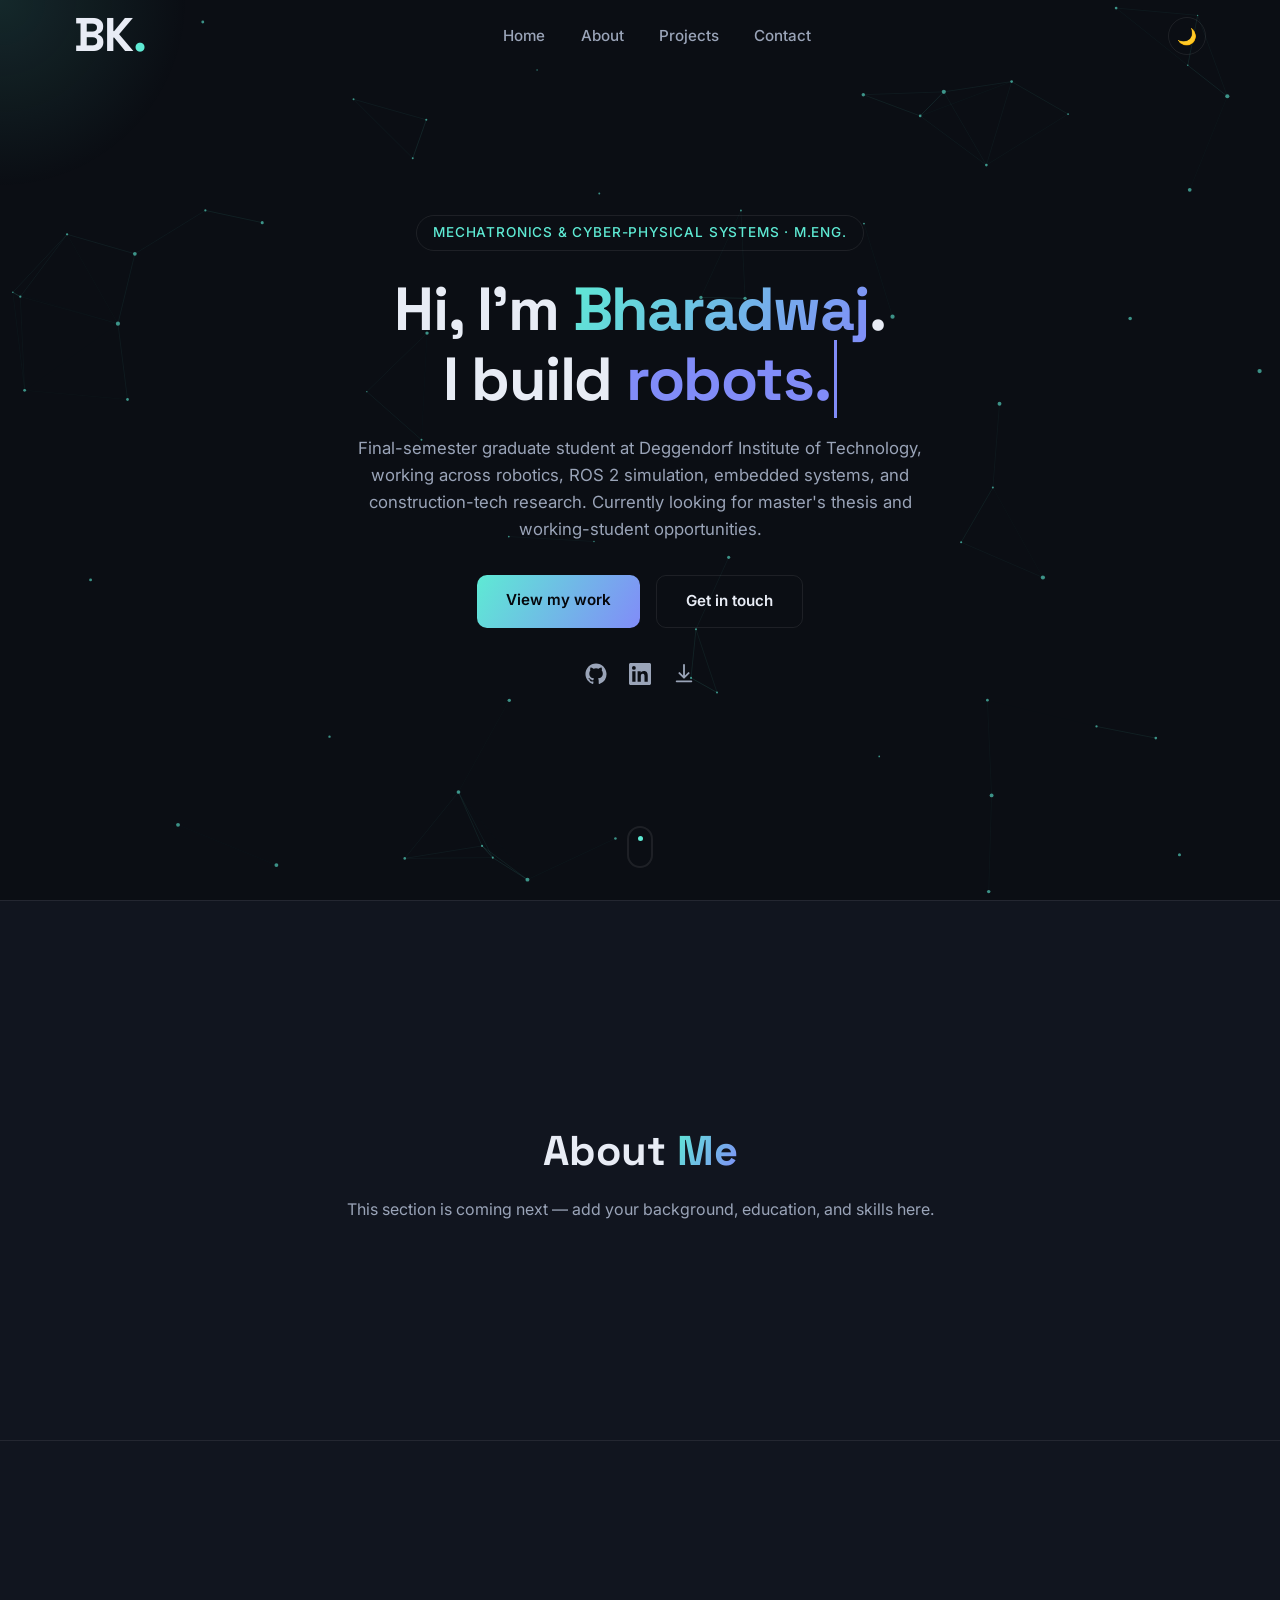
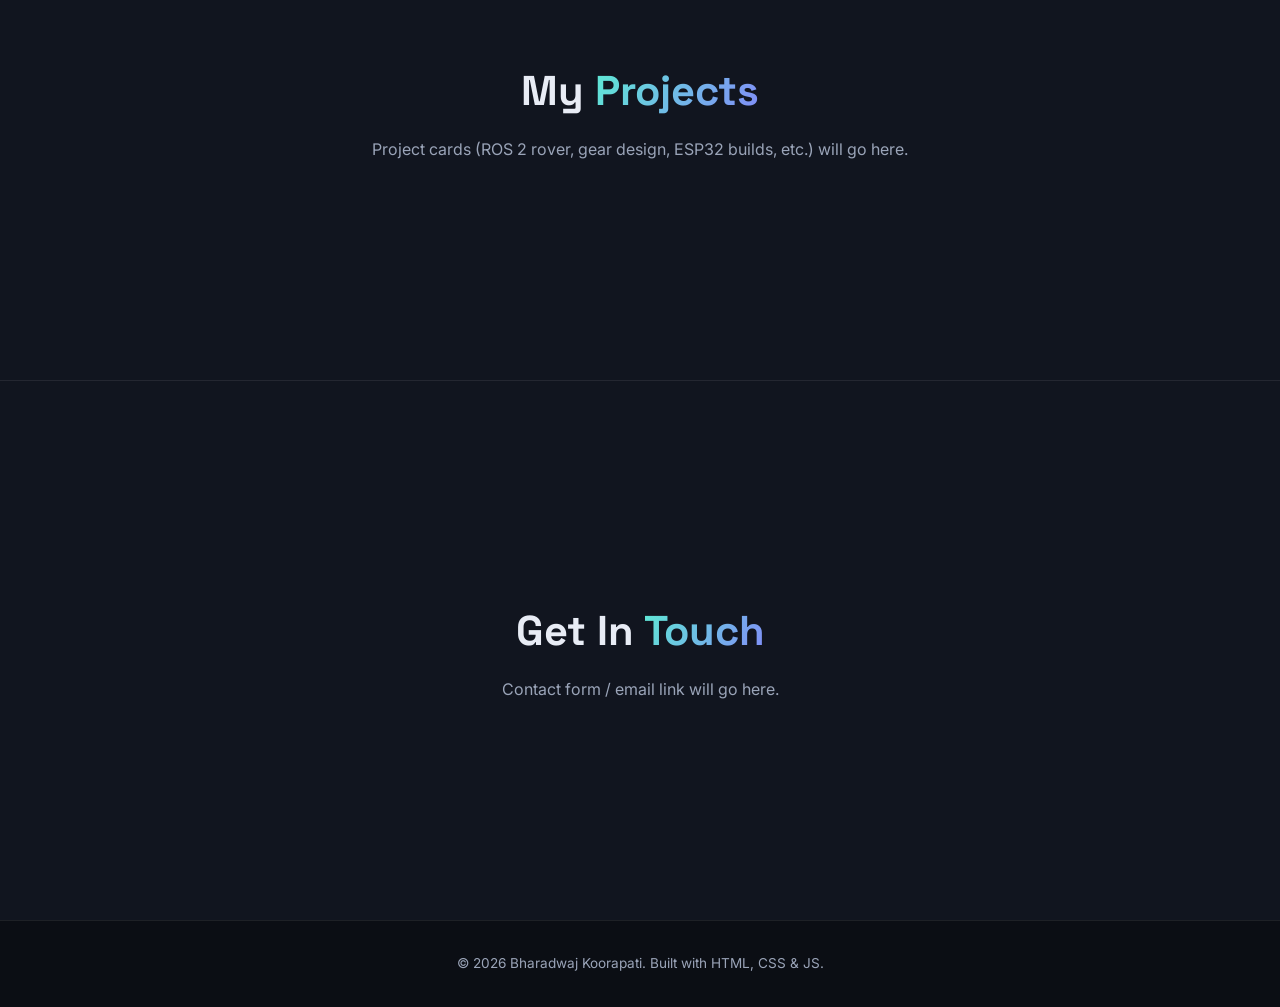
==== portfolio_starter/portfolio/index.html @ 92bdd55c "first commit" ====
<!DOCTYPE html>
<html lang="en">
<head>
<meta charset="UTF-8">
<meta name="viewport" content="width=device-width, initial-scale=1.0">
<title>Bharadwaj Koorapati | Mechatronics &amp; Robotics Portfolio</title>
<meta name="description" content="Portfolio of Bharadwaj Koorapati - Mechatronics and Cyber-Physical Systems graduate student specializing in robotics, ROS 2, and simulation.">
<link rel="preconnect" href="https://fonts.googleapis.com">
<link href="https://fonts.googleapis.com/css2?family=Space+Grotesk:wght@400;500;700&family=Inter:wght@400;500;600&display=swap" rel="stylesheet">
<link rel="stylesheet" href="assets/css/style.css">
</head>
<body>

  <div class="cursor-glow" id="cursorGlow"></div>

  <header class="navbar" id="navbar">
    <div class="nav-inner">
      <a href="#home" class="logo">BK<span class="dot">.</span></a>
      <nav class="nav-links" id="navLinks">
        <a href="#home">Home</a>
        <a href="#about">About</a>
        <a href="#projects">Projects</a>
        <a href="#contact">Contact</a>
      </nav>
      <div class="nav-actions">
        <button class="theme-toggle" id="themeToggle" aria-label="Toggle dark mode">🌙</button>
        <button class="hamburger" id="hamburger" aria-label="Open menu">
          <span></span><span></span><span></span>
        </button>
      </div>
    </div>
  </header>

  <main>
    <section class="hero" id="home">
      <div class="hero-bg" aria-hidden="true">
        <canvas id="particleCanvas"></canvas>
      </div>

      <div class="hero-content">
        <p class="hero-eyebrow reveal">Mechatronics &amp; Cyber-Physical Systems · M.Eng.</p>

        <h1 class="hero-title reveal">
          Hi, I'm <span class="highlight">Bharadwaj</span>.<br>
          I build <span class="typed" id="typedText"></span>
        </h1>

        <p class="hero-subtitle reveal">
          Final-semester graduate student at Deggendorf Institute of Technology,
          working across robotics, ROS 2 simulation, embedded systems, and
          construction-tech research. Currently looking for master's thesis
          and working-student opportunities.
        </p>

        <div class="hero-actions reveal">
          <a href="#projects" class="btn btn-primary">View my work</a>
          <a href="#contact" class="btn btn-secondary">Get in touch</a>
        </div>

        <div class="hero-socials reveal">
          <a href="https://github.com/YOUR_GITHUB" target="_blank" rel="noopener" aria-label="GitHub">
            <svg viewBox="0 0 24 24" width="22" height="22"><path fill="currentColor" d="M12 .5C5.73.5.5 5.73.5 12c0 5.02 3.29 9.28 7.86 10.78.58.1.79-.25.79-.56v-2.16c-3.2.7-3.87-1.36-3.87-1.36-.52-1.33-1.28-1.68-1.28-1.68-1.05-.72.08-.7.08-.7 1.16.08 1.77 1.2 1.77 1.2 1.03 1.77 2.7 1.26 3.36.96.1-.75.4-1.26.72-1.55-2.56-.29-5.25-1.28-5.25-5.7 0-1.26.45-2.3 1.19-3.11-.12-.29-.52-1.46.11-3.05 0 0 .97-.31 3.18 1.18a11.1 11.1 0 0 1 5.79 0c2.2-1.49 3.17-1.18 3.17-1.18.64 1.59.24 2.76.12 3.05.74.81 1.19 1.85 1.19 3.11 0 4.43-2.7 5.41-5.27 5.7.42.36.78 1.08.78 2.18v3.23c0 .31.21.67.8.56A11.5 11.5 0 0 0 23.5 12C23.5 5.73 18.27.5 12 .5Z"/></svg>
          </a>
          <a href="https://linkedin.com/in/bharadwaj-koorapati" target="_blank" rel="noopener" aria-label="LinkedIn">
            <svg viewBox="0 0 24 24" width="22" height="22"><path fill="currentColor" d="M20.45 20.45h-3.55v-5.57c0-1.33-.02-3.03-1.85-3.03-1.85 0-2.14 1.44-2.14 2.94v5.66H9.36V9h3.41v1.56h.05c.47-.9 1.63-1.85 3.36-1.85 3.6 0 4.27 2.37 4.27 5.45v6.29ZM5.34 7.43a2.07 2.07 0 1 1 0-4.14 2.07 2.07 0 0 1 0 4.14ZM7.12 20.45H3.56V9h3.56v11.45ZM22.22 0H1.77C.79 0 0 .77 0 1.73v20.54C0 23.23.79 24 1.77 24h20.45c.98 0 1.78-.77 1.78-1.73V1.73C24 .77 23.2 0 22.22 0Z"/></svg>
          </a>
          <a href="assets/cv/Bharadwaj_Koorapati_CV.pdf" target="_blank" rel="noopener" aria-label="Download CV">
            <svg viewBox="0 0 24 24" width="22" height="22"><path fill="currentColor" d="M12 1a1 1 0 0 1 1 1v11.59l3.3-3.3a1 1 0 1 1 1.4 1.42l-5 5a1 1 0 0 1-1.4 0l-5-5a1 1 0 1 1 1.4-1.42l3.3 3.3V2a1 1 0 0 1 1-1ZM4 21a1 1 0 0 1 0-2h16a1 1 0 0 1 0 2H4Z"/></svg>
          </a>
        </div>
      </div>

      <a href="#about" class="scroll-indicator" aria-label="Scroll down">
        <span></span>
      </a>
    </section>

    <section class="placeholder-section" id="about">
      <div class="section-inner">
        <h2 class="section-title">About <span class="highlight">Me</span></h2>
        <p class="section-note">This section is coming next — add your background, education, and skills here.</p>
      </div>
    </section>

    <section class="placeholder-section" id="projects">
      <div class="section-inner">
        <h2 class="section-title">My <span class="highlight">Projects</span></h2>
        <p class="section-note">Project cards (ROS 2 rover, gear design, ESP32 builds, etc.) will go here.</p>
      </div>
    </section>

    <section class="placeholder-section" id="contact">
      <div class="section-inner">
        <h2 class="section-title">Get In <span class="highlight">Touch</span></h2>
        <p class="section-note">Contact form / email link will go here.</p>
      </div>
    </section>
  </main>

  <footer class="site-footer">
    <p>&copy; <span id="year"></span> Bharadwaj Koorapati. Built with HTML, CSS &amp; JS.</p>
  </footer>

  <script src="assets/js/script.js"></script>
</body>
</html>
---- portfolio_starter/portfolio/assets/css/style.css ----
/* =========================================================
   CSS Variables & Reset
   ========================================================= */
:root {
  --bg: #0b0e14;
  --bg-alt: #11151f;
  --text: #e8ecf5;
  --text-dim: #9aa4b8;
  --accent: #5eead4;
  --accent-2: #818cf8;
  --border: rgba(255, 255, 255, 0.08);
  --font-heading: 'Space Grotesk', sans-serif;
  --font-body: 'Inter', sans-serif;
  --nav-height: 72px;
  --transition: 0.25s ease;
}

[data-theme="light"] {
  --bg: #f7f8fb;
  --bg-alt: #ffffff;
  --text: #12141c;
  --text-dim: #565f75;
  --accent: #0d9488;
  --accent-2: #4f46e5;
  --border: rgba(0, 0, 0, 0.08);
}

* { margin: 0; padding: 0; box-sizing: border-box; }

html { scroll-behavior: smooth; }

body {
  background: var(--bg);
  color: var(--text);
  font-family: var(--font-body);
  line-height: 1.6;
  overflow-x: hidden;
  transition: background var(--transition), color var(--transition);
}

a { color: inherit; text-decoration: none; }
ul { list-style: none; }
img { max-width: 100%; display: block; }

.highlight {
  background: linear-gradient(120deg, var(--accent), var(--accent-2));
  -webkit-background-clip: text;
  background-clip: text;
  color: transparent;
}

/* =========================================================
   Cursor Glow (desktop only)
   ========================================================= */
.cursor-glow {
  position: fixed;
  width: 380px;
  height: 380px;
  border-radius: 50%;
  background: radial-gradient(circle, rgba(94, 234, 212, 0.12), transparent 70%);
  pointer-events: none;
  transform: translate(-50%, -50%);
  z-index: 0;
  transition: opacity 0.3s;
  will-change: left, top;
}

/* =========================================================
   Navbar
   ========================================================= */
.navbar {
  position: fixed;
  top: 0;
  left: 0;
  width: 100%;
  height: var(--nav-height);
  z-index: 100;
  background: transparent;
  transition: background var(--transition), box-shadow var(--transition), backdrop-filter var(--transition);
}

.navbar.scrolled {
  background: rgba(11, 14, 20, 0.72);
  backdrop-filter: blur(14px);
  box-shadow: 0 1px 0 var(--border);
}

[data-theme="light"] .navbar.scrolled {
  background: rgba(247, 248, 251, 0.8);
}

.nav-inner {
  max-width: 1180px;
  margin: 0 auto;
  height: 100%;
  padding: 0 1.5rem;
  display: flex;
  align-items: center;
  justify-content: space-between;
}

.logo {
  font-family: var(--font-heading);
  font-size: 2.95rem;
  font-weight: 700;
  letter-spacing: -0.02em;
}

.logo .dot { color: var(--accent); }

.nav-links {
  display: flex;
  gap: 2.2rem;
}

.nav-links a {
  font-size: 0.95rem;
  font-weight: 500;
  color: var(--text-dim);
  position: relative;
  padding: 4px 0;
  transition: color var(--transition);
}

.nav-links a:hover { color: var(--text); }

.nav-links a::after {
  content: '';
  position: absolute;
  left: 0;
  bottom: -2px;
  width: 0%;
  height: 2px;
  background: var(--accent);
  transition: width var(--transition);
}

.nav-links a:hover::after { width: 100%; }

.nav-actions {
  display: flex;
  align-items: center;
  gap: 1rem;
}

.theme-toggle {
  background: none;
  border: 1px solid var(--border);
  border-radius: 50%;
  width: 38px;
  height: 38px;
  font-size: 1rem;
  cursor: pointer;
  color: var(--text);
  transition: transform var(--transition), background var(--transition);
}

.theme-toggle:hover { transform: rotate(20deg); background: var(--bg-alt); }

.hamburger {
  display: none;
  flex-direction: column;
  gap: 5px;
  background: none;
  border: none;
  cursor: pointer;
}

.hamburger span {
  width: 24px;
  height: 2px;
  background: var(--text);
  transition: transform var(--transition), opacity var(--transition);
}

/* =========================================================
   Hero
   ========================================================= */
.hero {
  position: relative;
  min-height: 100vh;
  display: flex;
  align-items: center;
  justify-content: center;
  padding: var(--nav-height) 1.5rem 4rem;
  overflow: hidden;
}

.hero-bg {
  position: absolute;
  inset: 0;
  z-index: 0;
}

#particleCanvas {
  width: 100%;
  height: 100%;
  display: block;
}

.hero-content {
  position: relative;
  z-index: 1;
  max-width: 760px;
  text-align: center;
}

.hero-eyebrow {
  display: inline-block;
  font-size: 0.85rem;
  font-weight: 500;
  letter-spacing: 0.06em;
  text-transform: uppercase;
  color: var(--accent);
  border: 1px solid var(--border);
  padding: 0.4rem 1rem;
  border-radius: 999px;
  margin-bottom: 1.5rem;
}

.hero-title {
  font-family: var(--font-heading);
  font-size: clamp(2.2rem, 6vw, 3.8rem);
  font-weight: 700;
  line-height: 1.15;
  letter-spacing: -0.02em;
  margin-bottom: 1.25rem;
}

.typed {
  color: var(--accent-2);
  border-right: 3px solid var(--accent-2);
  padding-right: 4px;
}

.hero-subtitle {
  font-size: 1.05rem;
  color: var(--text-dim);
  max-width: 600px;
  margin: 0 auto 2rem;
}

.hero-actions {
  display: flex;
  gap: 1rem;
  justify-content: center;
  flex-wrap: wrap;
  margin-bottom: 2.2rem;
}

.btn {
  display: inline-block;
  padding: 0.85rem 1.8rem;
  border-radius: 10px;
  font-weight: 600;
  font-size: 0.95rem;
  transition: transform var(--transition), box-shadow var(--transition), background var(--transition);
}

.btn-primary {
  background: linear-gradient(120deg, var(--accent), var(--accent-2));
  color: #05070c;
}

.btn-primary:hover {
  transform: translateY(-3px);
  box-shadow: 0 10px 30px -8px rgba(94, 234, 212, 0.45);
}

.btn-secondary {
  border: 1px solid var(--border);
  color: var(--text);
}

.btn-secondary:hover {
  background: var(--bg-alt);
  transform: translateY(-3px);
}

.hero-socials {
  display: flex;
  gap: 1.4rem;
  justify-content: center;
  color: var(--text-dim);
}

.hero-socials a {
  transition: color var(--transition), transform var(--transition);
}

.hero-socials a:hover {
  color: var(--accent);
  transform: translateY(-3px);
}

.scroll-indicator {
  position: absolute;
  bottom: 2rem;
  left: 50%;
  transform: translateX(-50%);
  width: 26px;
  height: 42px;
  border: 2px solid var(--border);
  border-radius: 999px;
  z-index: 1;
}

.scroll-indicator span {
  position: absolute;
  top: 8px;
  left: 50%;
  width: 5px;
  height: 5px;
  margin-left: -2.5px;
  border-radius: 50%;
  background: var(--accent);
  animation: scrollDown 1.6s infinite;
}

@keyframes scrollDown {
  0% { opacity: 1; top: 8px; }
  70% { opacity: 0; top: 24px; }
  100% { opacity: 0; top: 24px; }
}

/* =========================================================
   Reveal-on-scroll animation
   ========================================================= */
.reveal {
  opacity: 0;
  transform: translateY(24px);
  transition: opacity 0.7s ease, transform 0.7s ease;
}

.reveal.visible {
  opacity: 1;
  transform: translateY(0);
}

/* =========================================================
   Placeholder sections (to be built out next)
   ========================================================= */
.placeholder-section {
  min-height: 60vh;
  display: flex;
  align-items: center;
  border-top: 1px solid var(--border);
  background: var(--bg-alt);
}

.section-inner {
  max-width: 1000px;
  margin: 0 auto;
  padding: 4rem 1.5rem;
  text-align: center;
}

.section-title {
  font-family: var(--font-heading);
  font-size: clamp(1.8rem, 4vw, 2.6rem);
  margin-bottom: 0.8rem;
}

.section-note {
  color: var(--text-dim);
}

/* =========================================================
   Footer
   ========================================================= */
.site-footer {
  text-align: center;
  padding: 2rem 1rem;
  color: var(--text-dim);
  font-size: 0.85rem;
  border-top: 1px solid var(--border);
}

/* =========================================================
   Responsive
   ========================================================= */
@media (max-width: 760px) {
  .nav-links {
    position: fixed;
    top: var(--nav-height);
    left: 0;
    width: 100%;
    flex-direction: column;
    background: var(--bg-alt);
    padding: 1.5rem;
    gap: 1.2rem;
    border-bottom: 1px solid var(--border);
    transform: translateY(-120%);
    transition: transform var(--transition);
  }

  .nav-links.open { transform: translateY(0); }

  .hamburger { display: flex; }

  .cursor-glow { display: none; }
}
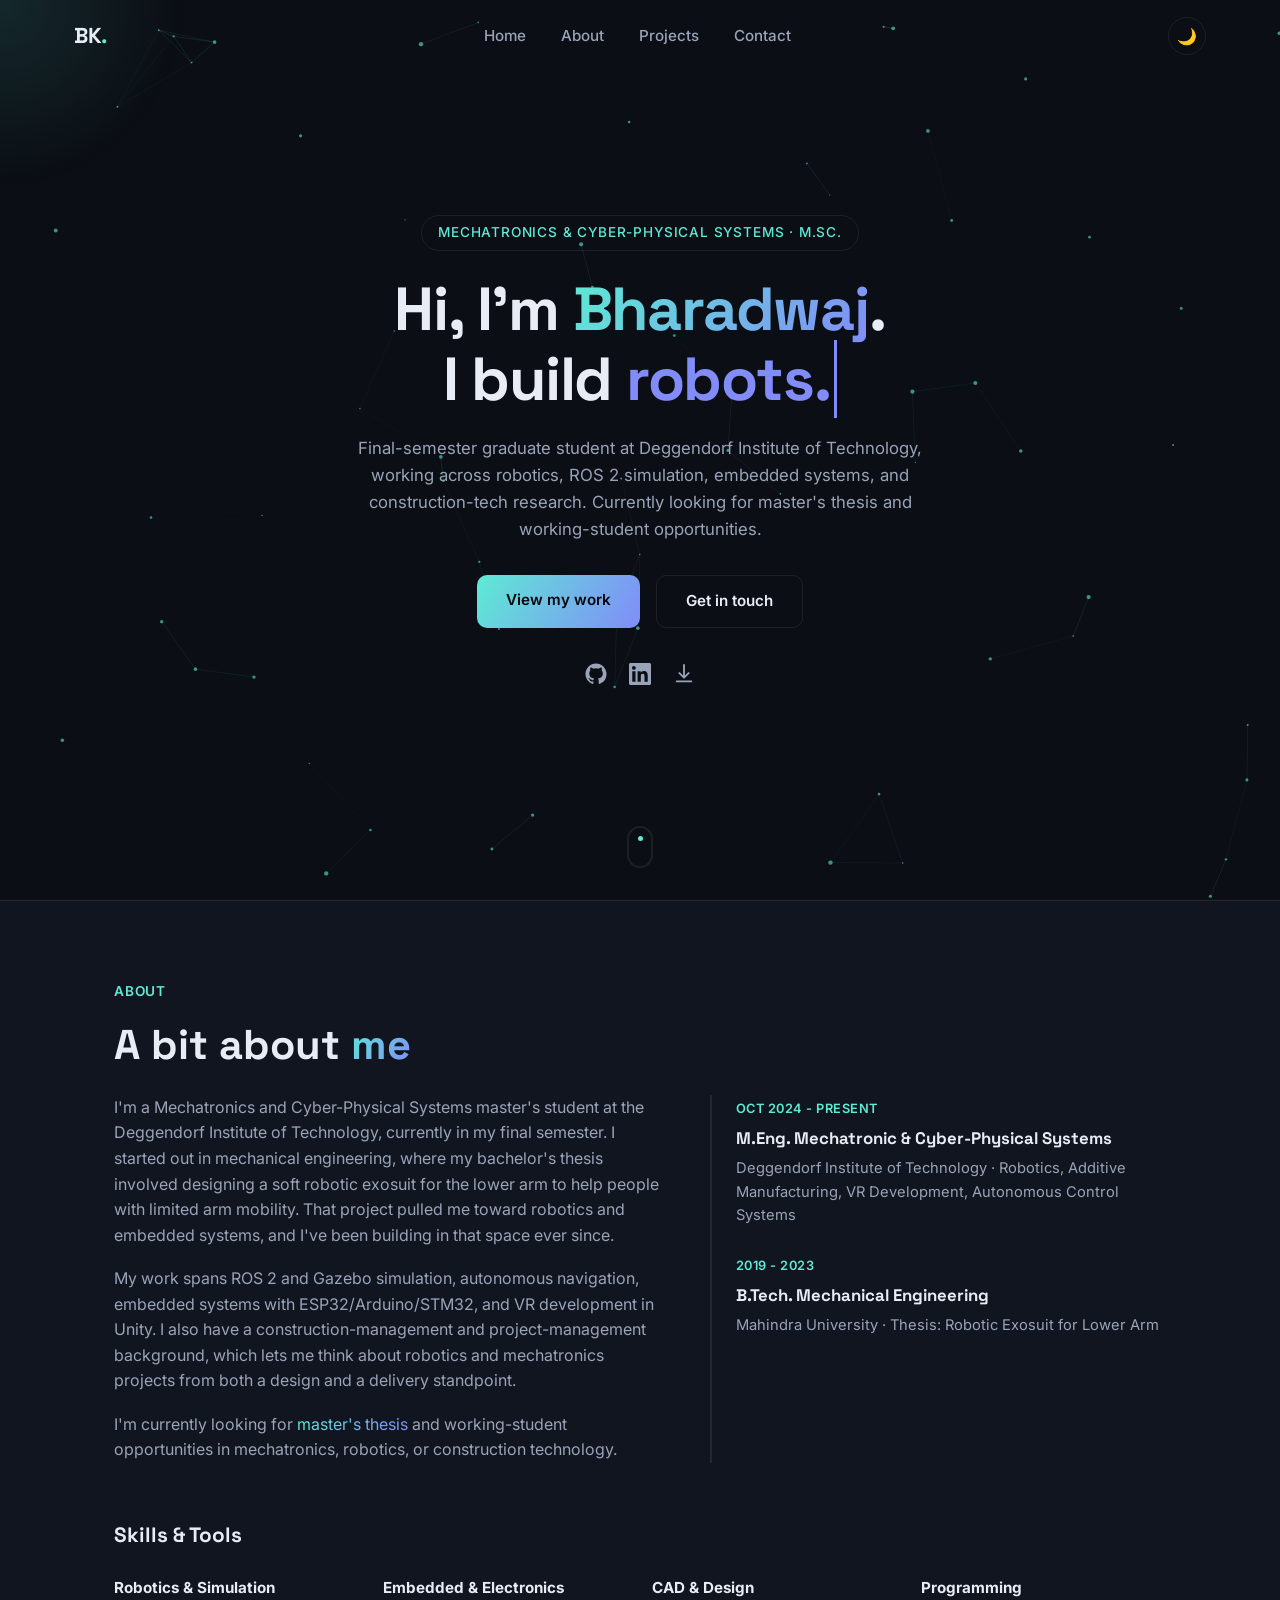
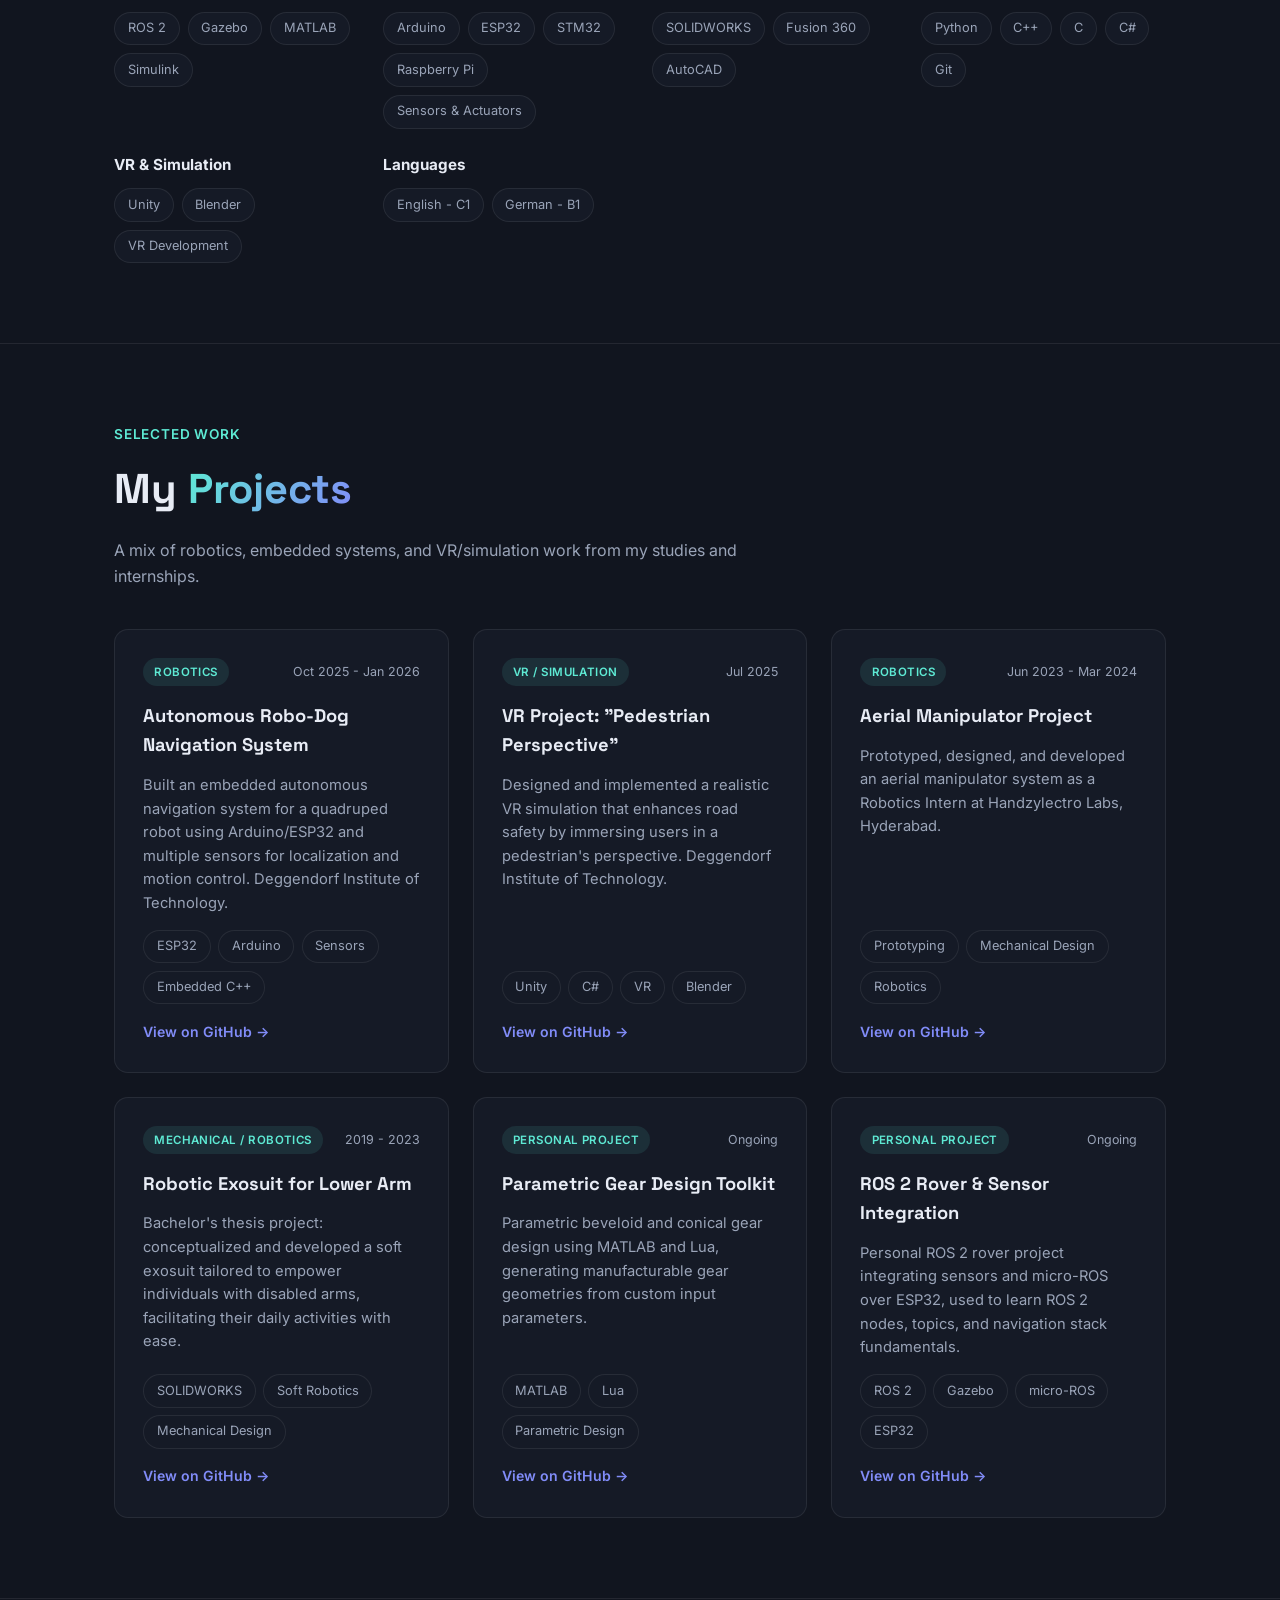
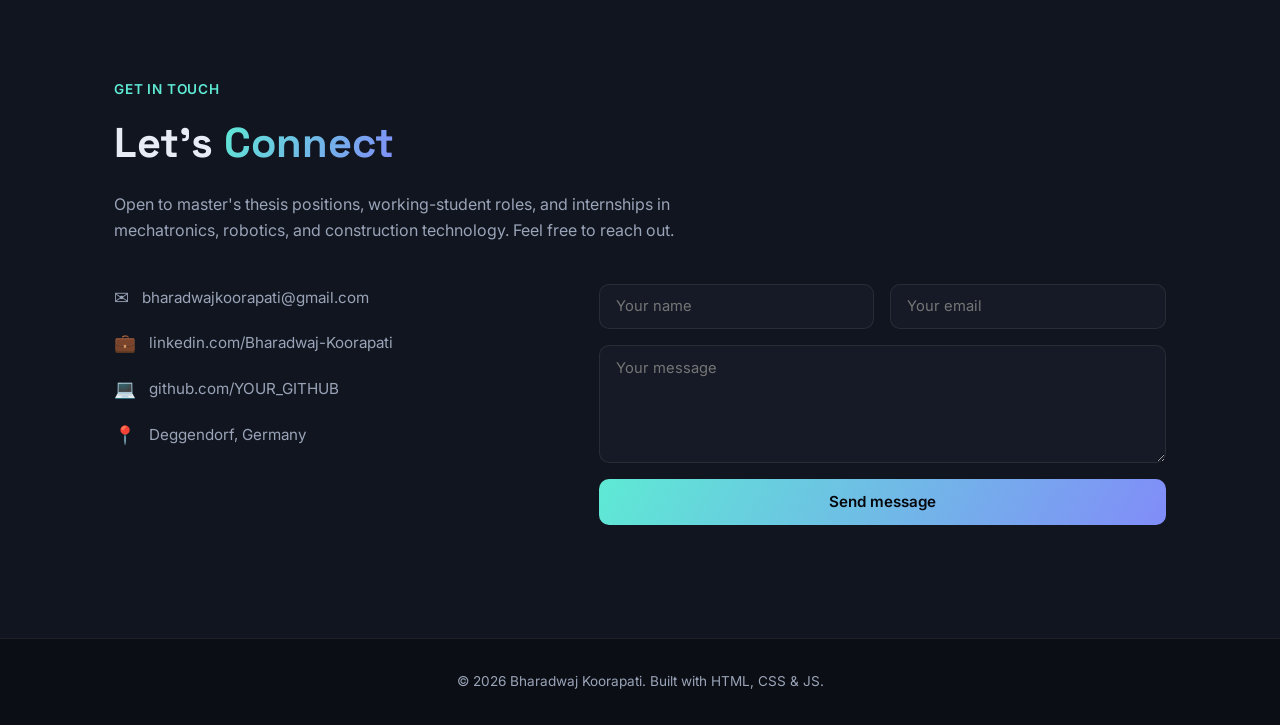
==== commit d20f680b: "Enhance portfolio layout and functionality: update CSS for improved styling, add contact form submis" ====
--- a/portfolio_starter/portfolio/index.html
+++ b/portfolio_starter/portfolio/index.html
@@ -38,7 +38,7 @@
       </div>
 
       <div class="hero-content">
-        <p class="hero-eyebrow reveal">Mechatronics &amp; Cyber-Physical Systems · M.Eng.</p>
+        <p class="hero-eyebrow reveal">Mechatronics &amp; Cyber-Physical Systems · M.Sc.</p>
 
         <h1 class="hero-title reveal">
           Hi, I'm <span class="highlight">Bharadwaj</span>.<br>
@@ -61,7 +61,7 @@
           <a href="https://github.com/YOUR_GITHUB" target="_blank" rel="noopener" aria-label="GitHub">
             <svg viewBox="0 0 24 24" width="22" height="22"><path fill="currentColor" d="M12 .5C5.73.5.5 5.73.5 12c0 5.02 3.29 9.28 7.86 10.78.58.1.79-.25.79-.56v-2.16c-3.2.7-3.87-1.36-3.87-1.36-.52-1.33-1.28-1.68-1.28-1.68-1.05-.72.08-.7.08-.7 1.16.08 1.77 1.2 1.77 1.2 1.03 1.77 2.7 1.26 3.36.96.1-.75.4-1.26.72-1.55-2.56-.29-5.25-1.28-5.25-5.7 0-1.26.45-2.3 1.19-3.11-.12-.29-.52-1.46.11-3.05 0 0 .97-.31 3.18 1.18a11.1 11.1 0 0 1 5.79 0c2.2-1.49 3.17-1.18 3.17-1.18.64 1.59.24 2.76.12 3.05.74.81 1.19 1.85 1.19 3.11 0 4.43-2.7 5.41-5.27 5.7.42.36.78 1.08.78 2.18v3.23c0 .31.21.67.8.56A11.5 11.5 0 0 0 23.5 12C23.5 5.73 18.27.5 12 .5Z"/></svg>
           </a>
-          <a href="https://linkedin.com/in/bharadwaj-koorapati" target="_blank" rel="noopener" aria-label="LinkedIn">
+          <a href="https://linkedin.com/Bharadwaj-Koorapati" target="_blank" rel="noopener" aria-label="LinkedIn">
             <svg viewBox="0 0 24 24" width="22" height="22"><path fill="currentColor" d="M20.45 20.45h-3.55v-5.57c0-1.33-.02-3.03-1.85-3.03-1.85 0-2.14 1.44-2.14 2.94v5.66H9.36V9h3.41v1.56h.05c.47-.9 1.63-1.85 3.36-1.85 3.6 0 4.27 2.37 4.27 5.45v6.29ZM5.34 7.43a2.07 2.07 0 1 1 0-4.14 2.07 2.07 0 0 1 0 4.14ZM7.12 20.45H3.56V9h3.56v11.45ZM22.22 0H1.77C.79 0 0 .77 0 1.73v20.54C0 23.23.79 24 1.77 24h20.45c.98 0 1.78-.77 1.78-1.73V1.73C24 .77 23.2 0 22.22 0Z"/></svg>
           </a>
           <a href="assets/cv/Bharadwaj_Koorapati_CV.pdf" target="_blank" rel="noopener" aria-label="Download CV">
@@ -75,26 +75,301 @@
       </a>
     </section>
 
-    <section class="placeholder-section" id="about">
+    <!-- ============================================================ -->
+    <!-- ABOUT SECTION -->
+    <!-- ============================================================ -->
+    <section class="about-section" id="about">
       <div class="section-inner">
-        <h2 class="section-title">About <span class="highlight">Me</span></h2>
-        <p class="section-note">This section is coming next — add your background, education, and skills here.</p>
+        <p class="section-eyebrow reveal">About</p>
+        <h2 class="section-title reveal">A bit about <span class="highlight">me</span></h2>
+
+        <div class="about-grid">
+          <div class="about-text reveal">
+            <p>
+              I'm a Mechatronics and Cyber-Physical Systems master's student at the
+              Deggendorf Institute of Technology, currently in my final semester.
+              I started out in mechanical engineering, where my bachelor's thesis
+              involved designing a soft robotic exosuit for the lower arm to help
+              people with limited arm mobility. That project pulled me toward
+              robotics and embedded systems, and I've been building in that space
+              ever since.
+            </p>
+            <p>
+              My work spans ROS 2 and Gazebo simulation, autonomous navigation,
+              embedded systems with ESP32/Arduino/STM32, and VR development in
+              Unity. I also have a construction-management and project-management
+              background, which lets me think about robotics and mechatronics
+              projects from both a design and a delivery standpoint.
+            </p>
+            <p>
+              I'm currently looking for <span class="highlight">master's thesis</span>
+              and working-student opportunities in mechatronics, robotics, or
+              construction technology.
+            </p>
+          </div>
+
+          <div class="about-timeline reveal">
+            <div class="timeline-item">
+              <span class="timeline-date">Oct 2024 - Present</span>
+              <h3>M.Eng. Mechatronic &amp; Cyber-Physical Systems</h3>
+              <p>Deggendorf Institute of Technology &middot; Robotics, Additive Manufacturing, VR Development, Autonomous Control Systems</p>
+            </div>
+            <div class="timeline-item">
+              <span class="timeline-date">2019 - 2023</span>
+              <h3>B.Tech. Mechanical Engineering</h3>
+              <p>Mahindra University &middot; Thesis: Robotic Exosuit for Lower Arm</p>
+            </div>
+          </div>
+        </div>
+
+        <div class="skills-block reveal">
+          <h3 class="skills-heading">Skills &amp; Tools</h3>
+          <div class="skills-grid">
+            <div class="skill-category">
+              <h4>Robotics &amp; Simulation</h4>
+              <div class="skill-tags">
+                <span class="tag">ROS 2</span>
+                <span class="tag">Gazebo</span>
+                <span class="tag">MATLAB</span>
+                <span class="tag">Simulink</span>
+              </div>
+            </div>
+            <div class="skill-category">
+              <h4>Embedded &amp; Electronics</h4>
+              <div class="skill-tags">
+                <span class="tag">Arduino</span>
+                <span class="tag">ESP32</span>
+                <span class="tag">STM32</span>
+                <span class="tag">Raspberry Pi</span>
+                <span class="tag">Sensors &amp; Actuators</span>
+              </div>
+            </div>
+            <div class="skill-category">
+              <h4>CAD &amp; Design</h4>
+              <div class="skill-tags">
+                <span class="tag">SOLIDWORKS</span>
+                <span class="tag">Fusion 360</span>
+                <span class="tag">AutoCAD</span>
+              </div>
+            </div>
+            <div class="skill-category">
+              <h4>Programming</h4>
+              <div class="skill-tags">
+                <span class="tag">Python</span>
+                <span class="tag">C++</span>
+                <span class="tag">C</span>
+                <span class="tag">C#</span>
+                <span class="tag">Git</span>
+              </div>
+            </div>
+            <div class="skill-category">
+              <h4>VR &amp; Simulation</h4>
+              <div class="skill-tags">
+                <span class="tag">Unity</span>
+                <span class="tag">Blender</span>
+                <span class="tag">VR Development</span>
+              </div>
+            </div>
+            <div class="skill-category">
+              <h4>Languages</h4>
+              <div class="skill-tags">
+                <span class="tag">English - C1</span>
+                <span class="tag">German - B1</span>
+              </div>
+            </div>
+          </div>
+        </div>
       </div>
     </section>
 
-    <section class="placeholder-section" id="projects">
+    <!-- ============================================================ -->
+    <!-- PROJECTS SECTION -->
+    <!-- ============================================================ -->
+    <section class="projects-section" id="projects">
       <div class="section-inner">
-        <h2 class="section-title">My <span class="highlight">Projects</span></h2>
-        <p class="section-note">Project cards (ROS 2 rover, gear design, ESP32 builds, etc.) will go here.</p>
+        <p class="section-eyebrow reveal">Selected Work</p>
+        <h2 class="section-title reveal">My <span class="highlight">Projects</span></h2>
+        <p class="section-subtitle reveal">A mix of robotics, embedded systems, and VR/simulation work from my studies and internships.</p>
+
+        <div class="project-grid">
+
+          <article class="project-card reveal">
+            <div class="project-card-top">
+              <span class="project-tag-pill">Robotics</span>
+              <span class="project-date">Oct 2025 - Jan 2026</span>
+            </div>
+            <h3>Autonomous Robo-Dog Navigation System</h3>
+            <p>
+              Built an embedded autonomous navigation system for a quadruped robot
+              using Arduino/ESP32 and multiple sensors for localization and motion
+              control. Deggendorf Institute of Technology.
+            </p>
+            <div class="project-stack">
+              <span class="tag">ESP32</span>
+              <span class="tag">Arduino</span>
+              <span class="tag">Sensors</span>
+              <span class="tag">Embedded C++</span>
+            </div>
+            <div class="project-links">
+              <a href="#" class="project-link">View on GitHub &rarr;</a>
+            </div>
+          </article>
+
+          <article class="project-card reveal">
+            <div class="project-card-top">
+              <span class="project-tag-pill">VR / Simulation</span>
+              <span class="project-date">Jul 2025</span>
+            </div>
+            <h3>VR Project: "Pedestrian Perspective"</h3>
+            <p>
+              Designed and implemented a realistic VR simulation that enhances
+              road safety by immersing users in a pedestrian's perspective.
+              Deggendorf Institute of Technology.
+            </p>
+            <div class="project-stack">
+              <span class="tag">Unity</span>
+              <span class="tag">C#</span>
+              <span class="tag">VR</span>
+              <span class="tag">Blender</span>
+            </div>
+            <div class="project-links">
+              <a href="#" class="project-link">View on GitHub &rarr;</a>
+            </div>
+          </article>
+
+          <article class="project-card reveal">
+            <div class="project-card-top">
+              <span class="project-tag-pill">Robotics</span>
+              <span class="project-date">Jun 2023 - Mar 2024</span>
+            </div>
+            <h3>Aerial Manipulator Project</h3>
+            <p>
+              Prototyped, designed, and developed an aerial manipulator system
+              as a Robotics Intern at Handzylectro Labs, Hyderabad.
+            </p>
+            <div class="project-stack">
+              <span class="tag">Prototyping</span>
+              <span class="tag">Mechanical Design</span>
+              <span class="tag">Robotics</span>
+            </div>
+            <div class="project-links">
+              <a href="#" class="project-link">View on GitHub &rarr;</a>
+            </div>
+          </article>
+
+          <article class="project-card reveal">
+            <div class="project-card-top">
+              <span class="project-tag-pill">Mechanical / Robotics</span>
+              <span class="project-date">2019 - 2023</span>
+            </div>
+            <h3>Robotic Exosuit for Lower Arm</h3>
+            <p>
+              Bachelor's thesis project: conceptualized and developed a soft
+              exosuit tailored to empower individuals with disabled arms,
+              facilitating their daily activities with ease.
+            </p>
+            <div class="project-stack">
+              <span class="tag">SOLIDWORKS</span>
+              <span class="tag">Soft Robotics</span>
+              <span class="tag">Mechanical Design</span>
+            </div>
+            <div class="project-links">
+              <a href="#" class="project-link">View on GitHub &rarr;</a>
+            </div>
+          </article>
+
+          <article class="project-card reveal">
+            <div class="project-card-top">
+              <span class="project-tag-pill">Personal Project</span>
+              <span class="project-date">Ongoing</span>
+            </div>
+            <h3>Parametric Gear Design Toolkit</h3>
+            <p>
+              Parametric beveloid and conical gear design using MATLAB and Lua,
+              generating manufacturable gear geometries from custom input
+              parameters.
+            </p>
+            <div class="project-stack">
+              <span class="tag">MATLAB</span>
+              <span class="tag">Lua</span>
+              <span class="tag">Parametric Design</span>
+            </div>
+            <div class="project-links">
+              <a href="#" class="project-link">View on GitHub &rarr;</a>
+            </div>
+          </article>
+
+          <article class="project-card reveal">
+            <div class="project-card-top">
+              <span class="project-tag-pill">Personal Project</span>
+              <span class="project-date">Ongoing</span>
+            </div>
+            <h3>ROS 2 Rover &amp; Sensor Integration</h3>
+            <p>
+              Personal ROS 2 rover project integrating sensors and micro-ROS
+              over ESP32, used to learn ROS 2 nodes, topics, and navigation
+              stack fundamentals.
+            </p>
+            <div class="project-stack">
+              <span class="tag">ROS 2</span>
+              <span class="tag">Gazebo</span>
+              <span class="tag">micro-ROS</span>
+              <span class="tag">ESP32</span>
+            </div>
+            <div class="project-links">
+              <a href="#" class="project-link">View on GitHub &rarr;</a>
+            </div>
+          </article>
+
+        </div>
       </div>
     </section>
 
-    <section class="placeholder-section" id="contact">
+    <!-- ============================================================ -->
+    <!-- CONTACT SECTION -->
+    <!-- ============================================================ -->
+    <section class="contact-section" id="contact">
       <div class="section-inner">
-        <h2 class="section-title">Get In <span class="highlight">Touch</span></h2>
-        <p class="section-note">Contact form / email link will go here.</p>
+        <p class="section-eyebrow reveal">Get In Touch</p>
+        <h2 class="section-title reveal">Let's <span class="highlight">Connect</span></h2>
+        <p class="section-subtitle reveal">
+          Open to master's thesis positions, working-student roles, and internships
+          in mechatronics, robotics, and construction technology. Feel free to reach out.
+        </p>
+
+        <div class="contact-grid">
+          <div class="contact-info reveal">
+            <a href="mailto:bharadwajkoorapati@gmail.com" class="contact-item">
+              <span class="contact-icon">&#9993;</span>
+              <span>bharadwajkoorapati@gmail.com</span>
+            </a>
+            <a href="https://linkedin.com/Bharadwaj-Koorapati" target="_blank" rel="noopener" class="contact-item">
+              <span class="contact-icon">&#128188;</span>
+              <span>linkedin.com/Bharadwaj-Koorapati</span>
+            </a>
+            <a href="https://github.com/YOUR_GITHUB" target="_blank" rel="noopener" class="contact-item">
+              <span class="contact-icon">&#128187;</span>
+              <span>github.com/YOUR_GITHUB</span>
+            </a>
+            <div class="contact-item contact-item-static">
+              <span class="contact-icon">&#128205;</span>
+              <span>Deggendorf, Germany</span>
+            </div>
+          </div>
+
+          <form class="contact-form" id="contactForm" action="https://formspree.io/f/YOUR_FORM_ID" method="POST">
+            <div class="form-row">
+              <input type="text" name="name" placeholder="Your name" required>
+              <input type="email" name="email" placeholder="Your email" required>
+            </div>
+            <textarea name="message" placeholder="Your message" rows="5" required></textarea>
+            <button type="submit" class="btn btn-primary" id="formSubmitBtn">Send message</button>
+            <p class="form-status" id="formStatus"></p>
+          </form>
+        </div>
       </div>
     </section>
+
   </main>
 
   <footer class="site-footer">
--- a/portfolio_starter/portfolio/assets/css/style.css
+++ b/portfolio_starter/portfolio/assets/css/style.css
@@ -4,6 +4,7 @@
 :root {
   --bg: #0b0e14;
   --bg-alt: #11151f;
+  --card-bg: #151a26;
   --text: #e8ecf5;
   --text-dim: #9aa4b8;
   --accent: #5eead4;
@@ -18,6 +19,7 @@
 [data-theme="light"] {
   --bg: #f7f8fb;
   --bg-alt: #ffffff;
+  --card-bg: #ffffff;
   --text: #12141c;
   --text-dim: #565f75;
   --accent: #0d9488;
@@ -101,7 +103,7 @@
 
 .logo {
   font-family: var(--font-heading);
-  font-size: 2.95rem;
+  font-size: 1.35rem;
   font-weight: 700;
   letter-spacing: -0.02em;
 }
@@ -254,6 +256,9 @@
   border-radius: 10px;
   font-weight: 600;
   font-size: 0.95rem;
+  border: none;
+  cursor: pointer;
+  font-family: var(--font-body);
   transition: transform var(--transition), box-shadow var(--transition), background var(--transition);
 }
 
@@ -267,9 +272,16 @@
   box-shadow: 0 10px 30px -8px rgba(94, 234, 212, 0.45);
 }
 
+.btn-primary:disabled {
+  opacity: 0.6;
+  cursor: not-allowed;
+  transform: none;
+}
+
 .btn-secondary {
   border: 1px solid var(--border);
   color: var(--text);
+  background: transparent;
 }
 
 .btn-secondary:hover {
@@ -338,32 +350,260 @@
 }
 
 /* =========================================================
-   Placeholder sections (to be built out next)
-   ========================================================= */
-.placeholder-section {
-  min-height: 60vh;
-  display: flex;
-  align-items: center;
+   Shared section layout
+   ========================================================= */
+.about-section,
+.projects-section,
+.contact-section {
   border-top: 1px solid var(--border);
   background: var(--bg-alt);
+  padding: 5rem 0;
 }
 
 .section-inner {
-  max-width: 1000px;
+  max-width: 1100px;
   margin: 0 auto;
-  padding: 4rem 1.5rem;
-  text-align: center;
+  padding: 0 1.5rem;
+}
+
+.section-eyebrow {
+  font-size: 0.85rem;
+  font-weight: 600;
+  letter-spacing: 0.06em;
+  text-transform: uppercase;
+  color: var(--accent);
+  margin-bottom: 0.6rem;
 }
 
 .section-title {
   font-family: var(--font-heading);
-  font-size: clamp(1.8rem, 4vw, 2.6rem);
-  margin-bottom: 0.8rem;
-}
-
-.section-note {
-  color: var(--text-dim);
-}
+  font-size: clamp(1.9rem, 4vw, 2.6rem);
+  margin-bottom: 1rem;
+}
+
+.section-subtitle {
+  color: var(--text-dim);
+  max-width: 640px;
+  margin-bottom: 2.5rem;
+}
+
+/* =========================================================
+   About section
+   ========================================================= */
+.about-grid {
+  display: grid;
+  grid-template-columns: 1.2fr 1fr;
+  gap: 3rem;
+  margin-bottom: 3.5rem;
+}
+
+.about-text p {
+  color: var(--text-dim);
+  margin-bottom: 1.1rem;
+}
+
+.about-text p:last-child { margin-bottom: 0; }
+
+.about-timeline {
+  display: flex;
+  flex-direction: column;
+  gap: 1.5rem;
+  border-left: 2px solid var(--border);
+  padding-left: 1.5rem;
+}
+
+.timeline-item h3 {
+  font-family: var(--font-heading);
+  font-size: 1.05rem;
+  margin: 0.3rem 0 0.3rem;
+}
+
+.timeline-date {
+  font-size: 0.8rem;
+  font-weight: 600;
+  color: var(--accent);
+  text-transform: uppercase;
+  letter-spacing: 0.04em;
+}
+
+.timeline-item p {
+  color: var(--text-dim);
+  font-size: 0.92rem;
+}
+
+.skills-heading {
+  font-family: var(--font-heading);
+  font-size: 1.3rem;
+  margin-bottom: 1.5rem;
+}
+
+.skills-grid {
+  display: grid;
+  grid-template-columns: repeat(auto-fit, minmax(220px, 1fr));
+  gap: 1.5rem;
+}
+
+.skill-category h4 {
+  font-size: 0.95rem;
+  margin-bottom: 0.7rem;
+  color: var(--text);
+}
+
+.skill-tags {
+  display: flex;
+  flex-wrap: wrap;
+  gap: 0.5rem;
+}
+
+.tag {
+  display: inline-block;
+  font-size: 0.8rem;
+  padding: 0.35rem 0.8rem;
+  border-radius: 999px;
+  background: var(--card-bg);
+  border: 1px solid var(--border);
+  color: var(--text-dim);
+}
+
+/* =========================================================
+   Projects section
+   ========================================================= */
+.project-grid {
+  display: grid;
+  grid-template-columns: repeat(auto-fit, minmax(300px, 1fr));
+  gap: 1.5rem;
+}
+
+.project-card {
+  background: var(--card-bg);
+  border: 1px solid var(--border);
+  border-radius: 14px;
+  padding: 1.75rem;
+  display: flex;
+  flex-direction: column;
+  gap: 0.9rem;
+  transition: transform var(--transition), box-shadow var(--transition), border-color var(--transition);
+}
+
+.project-card:hover {
+  transform: translateY(-6px);
+  border-color: var(--accent);
+  box-shadow: 0 16px 32px -16px rgba(0, 0, 0, 0.4);
+}
+
+.project-card-top {
+  display: flex;
+  justify-content: space-between;
+  align-items: center;
+}
+
+.project-tag-pill {
+  font-size: 0.72rem;
+  font-weight: 600;
+  text-transform: uppercase;
+  letter-spacing: 0.04em;
+  color: var(--accent);
+  background: rgba(94, 234, 212, 0.1);
+  padding: 0.3rem 0.7rem;
+  border-radius: 999px;
+}
+
+.project-date {
+  font-size: 0.78rem;
+  color: var(--text-dim);
+}
+
+.project-card h3 {
+  font-family: var(--font-heading);
+  font-size: 1.15rem;
+}
+
+.project-card p {
+  color: var(--text-dim);
+  font-size: 0.92rem;
+  flex-grow: 1;
+}
+
+.project-stack {
+  display: flex;
+  flex-wrap: wrap;
+  gap: 0.45rem;
+}
+
+.project-link {
+  font-size: 0.88rem;
+  font-weight: 600;
+  color: var(--accent-2);
+}
+
+.project-link:hover { text-decoration: underline; }
+
+/* =========================================================
+   Contact section
+   ========================================================= */
+.contact-grid {
+  display: grid;
+  grid-template-columns: 1fr 1.3fr;
+  gap: 3rem;
+}
+
+.contact-info {
+  display: flex;
+  flex-direction: column;
+  gap: 1.1rem;
+}
+
+.contact-item {
+  display: flex;
+  align-items: center;
+  gap: 0.8rem;
+  font-size: 0.95rem;
+  color: var(--text-dim);
+  transition: color var(--transition);
+}
+
+.contact-item:not(.contact-item-static):hover { color: var(--accent); }
+
+.contact-icon { font-size: 1.1rem; }
+
+.contact-form {
+  display: flex;
+  flex-direction: column;
+  gap: 1rem;
+}
+
+.form-row {
+  display: grid;
+  grid-template-columns: 1fr 1fr;
+  gap: 1rem;
+}
+
+.contact-form input,
+.contact-form textarea {
+  background: var(--card-bg);
+  border: 1px solid var(--border);
+  border-radius: 10px;
+  padding: 0.8rem 1rem;
+  color: var(--text);
+  font-family: var(--font-body);
+  font-size: 0.92rem;
+  resize: vertical;
+}
+
+.contact-form input:focus,
+.contact-form textarea:focus {
+  outline: none;
+  border-color: var(--accent);
+}
+
+.form-status {
+  font-size: 0.88rem;
+  color: var(--text-dim);
+  min-height: 1.2em;
+}
+
+.form-status.success { color: var(--accent); }
+.form-status.error { color: #f87171; }
 
 /* =========================================================
    Footer
@@ -379,6 +619,13 @@
 /* =========================================================
    Responsive
    ========================================================= */
+@media (max-width: 900px) {
+  .about-grid,
+  .contact-grid {
+    grid-template-columns: 1fr;
+  }
+}
+
 @media (max-width: 760px) {
   .nav-links {
     position: fixed;
@@ -399,4 +646,8 @@
   .hamburger { display: flex; }
 
   .cursor-glow { display: none; }
-}
+
+  .form-row {
+    grid-template-columns: 1fr;
+  }
+}
